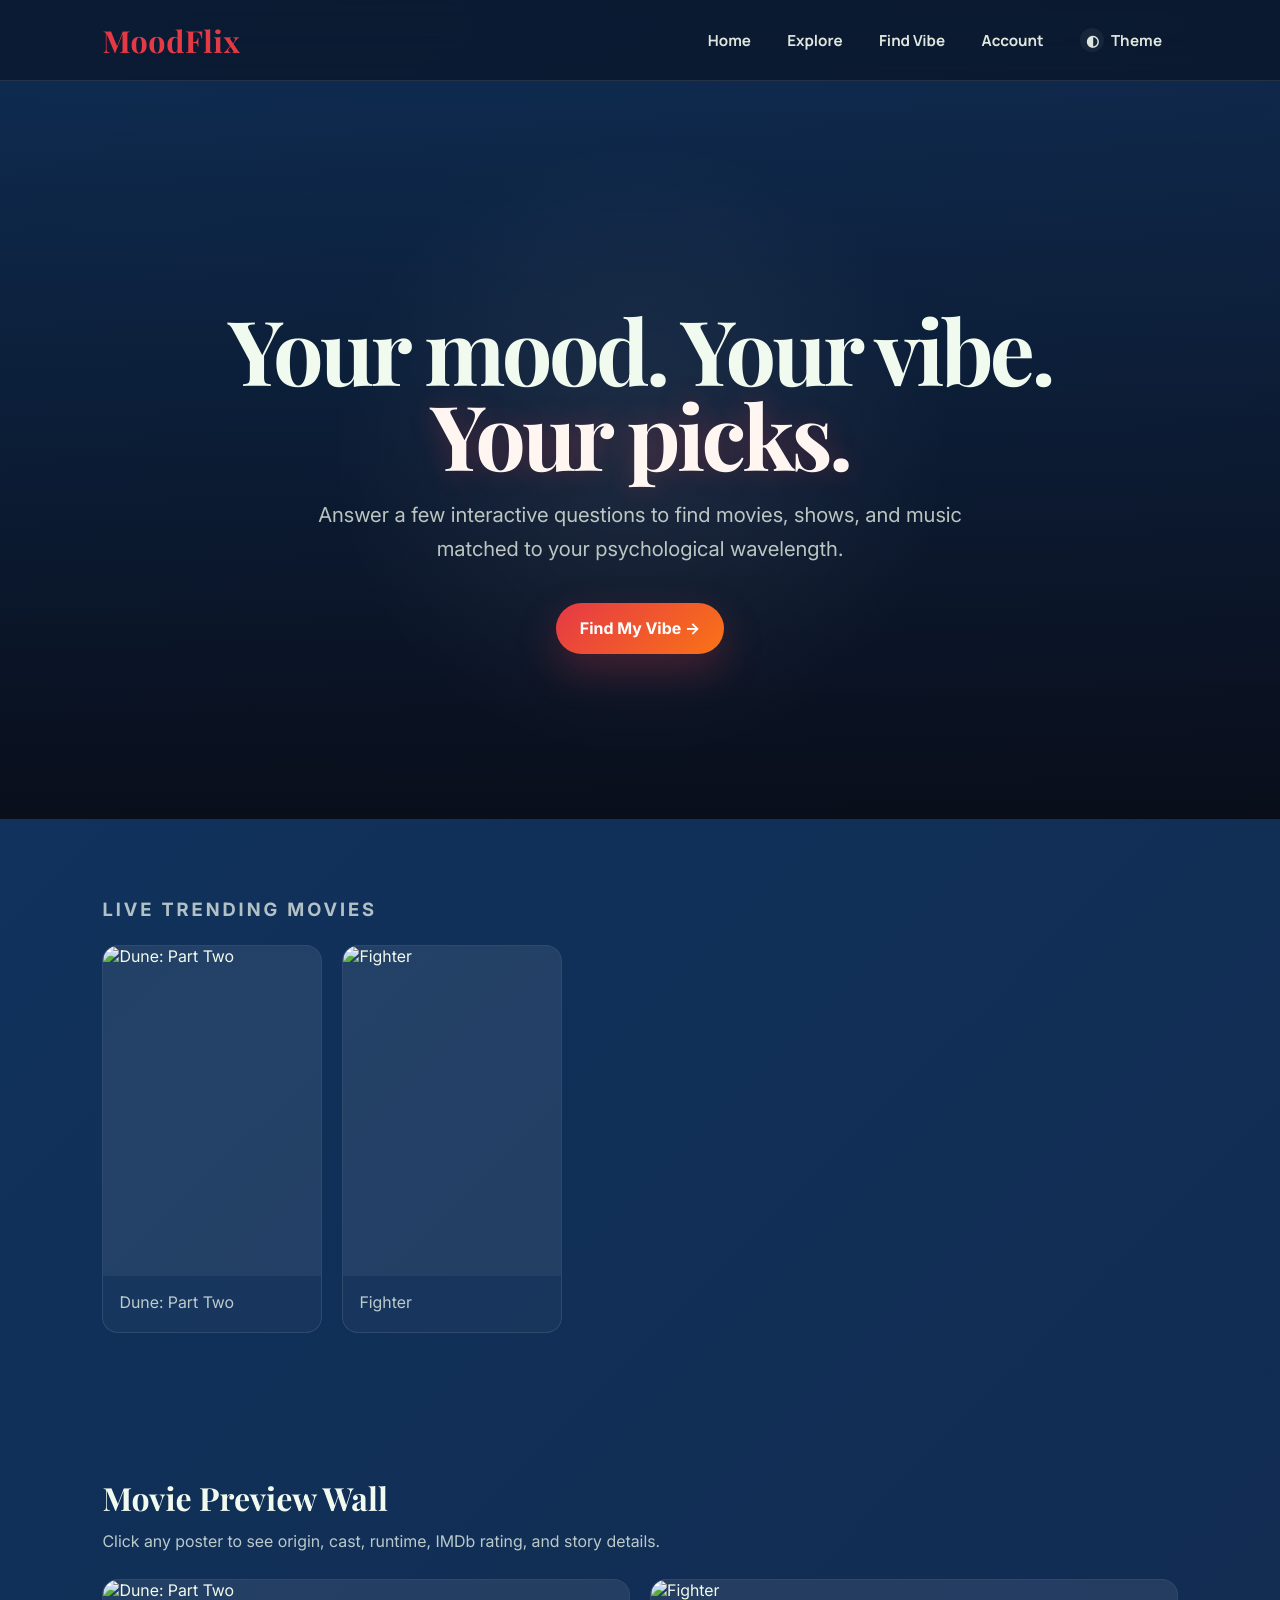
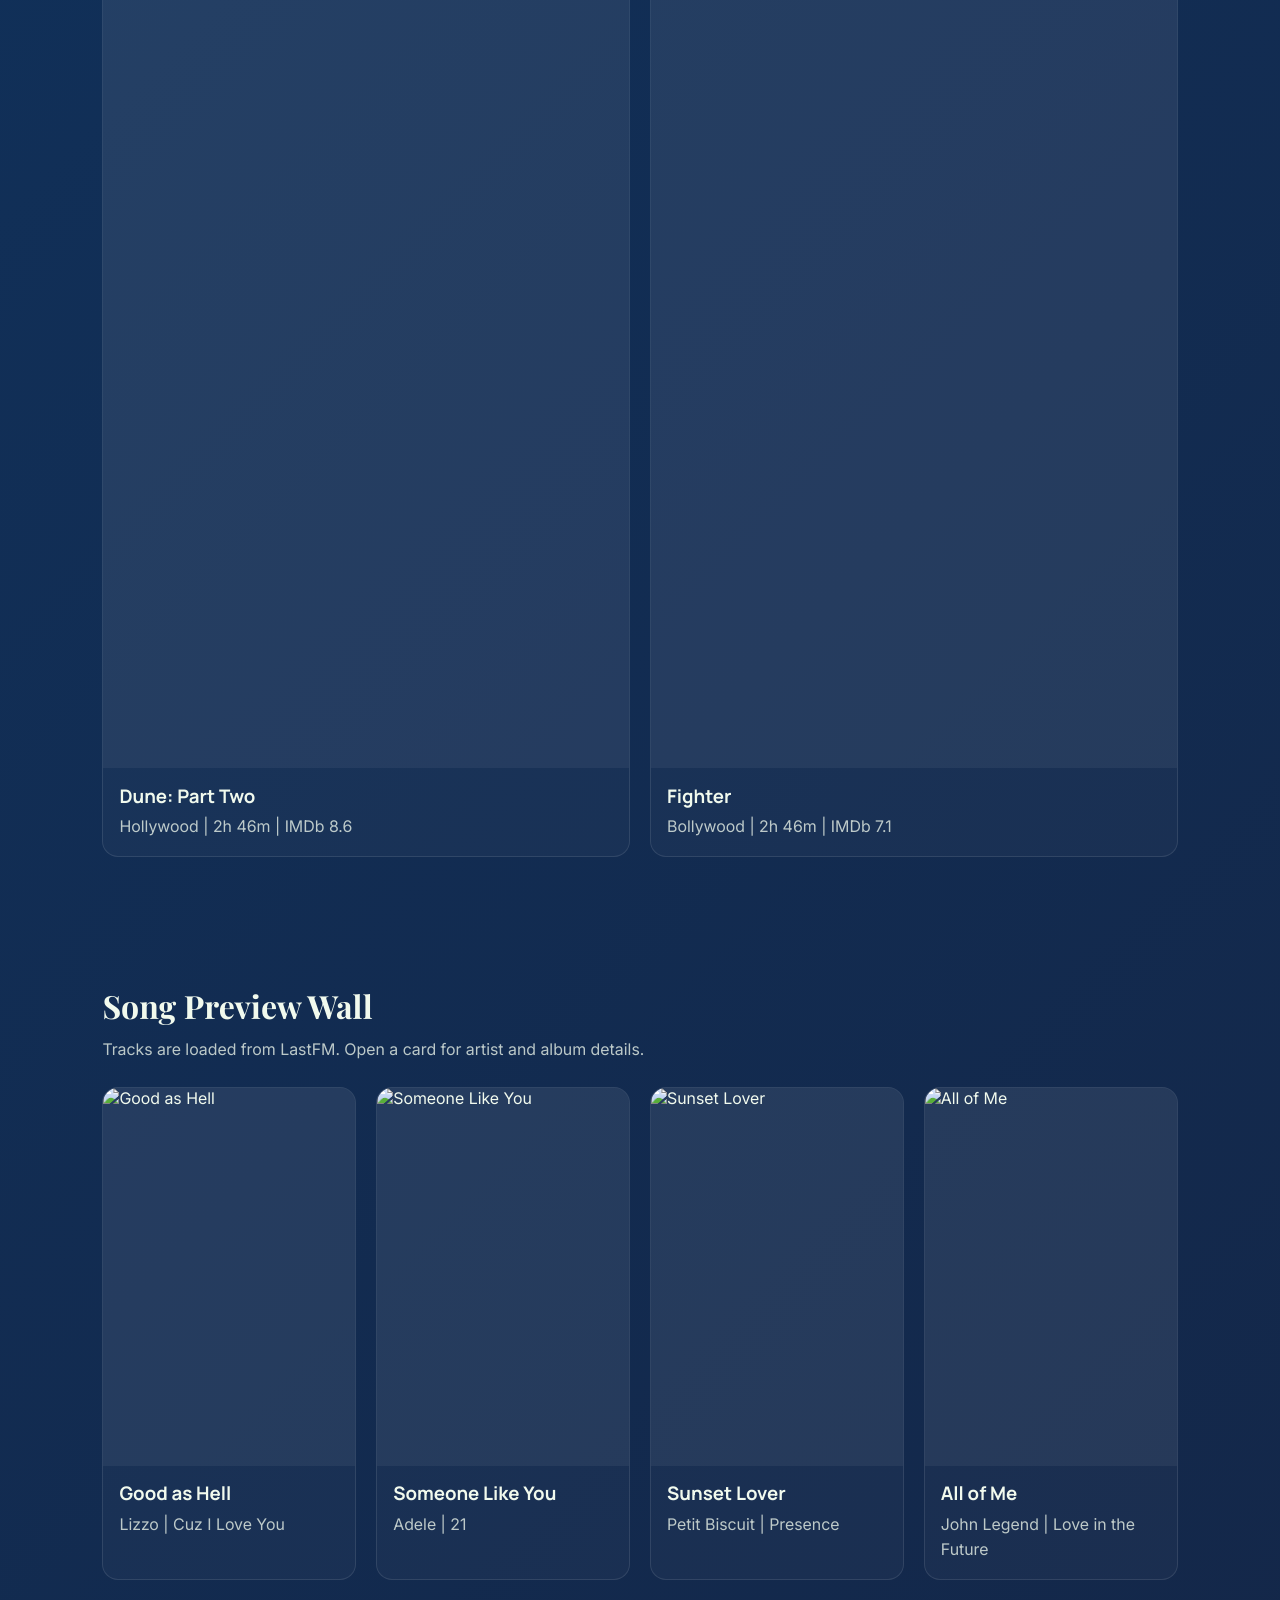
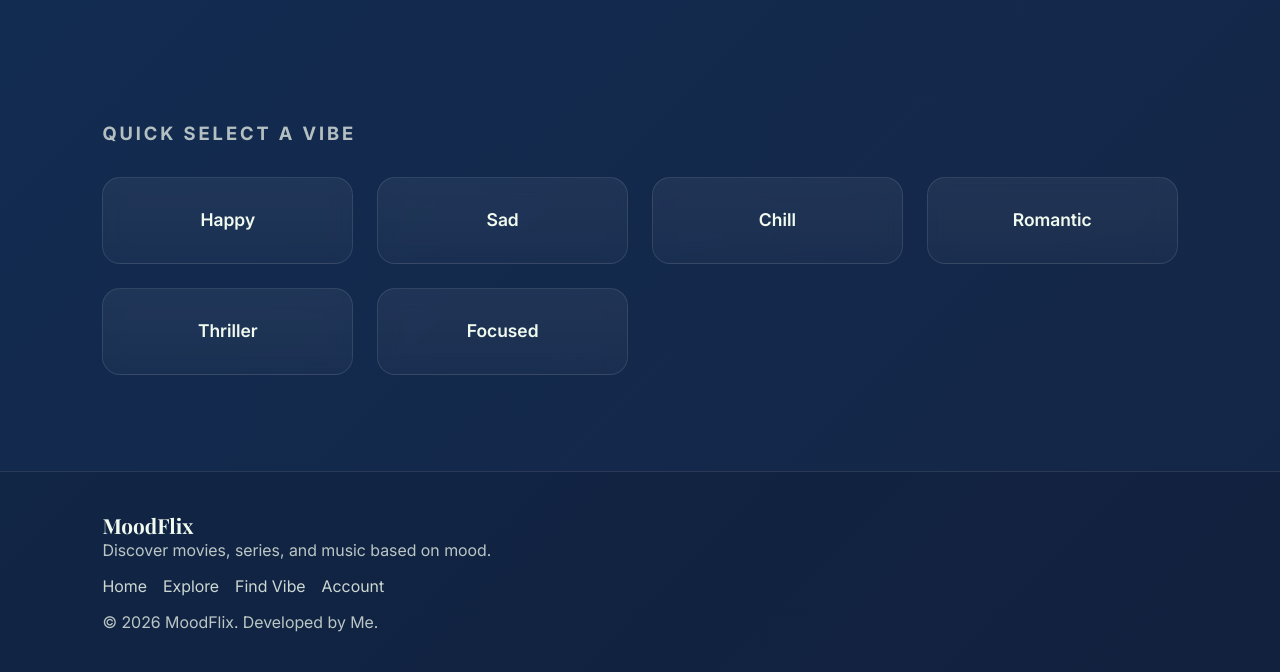
==== index.html @ 218b1e2c "Initial commit - MoodFlix" ====
<!DOCTYPE html>
<html lang="en">
<head>
  <meta charset="UTF-8">
  <meta name="viewport" content="width=device-width, initial-scale=1.0">
  <title>MoodFlix - Your Mood, Your Vibe, Your Picks</title>
  <link rel="preconnect" href="https://fonts.googleapis.com">
  <link rel="preconnect" href="https://fonts.gstatic.com" crossorigin>
  <link rel="stylesheet" href="css/main.css">
  <link rel="stylesheet" href="css/home.css">
</head>
<body>
  <header class="hero">
    <div class="hero-content">
      <h1>Your mood. Your vibe.<br><span class="glow-text">Your picks.</span></h1>
      <p>Answer a few interactive questions to find movies, shows, and music matched to your psychological wavelength.</p>
      <a href="try-now.html" class="btn-primary">Find My Vibe -></a>
    </div>
  </header>

  <section class="trending-section">
    <h2>Live Trending Movies</h2>
    <div id="trending-scroll" class="horizontal-scroll"></div>
  </section>

  <section class="preview-section">
    <div class="section-head">
      <h2>Movie Preview Wall</h2>
      <p>Click any poster to see origin, cast, runtime, IMDb rating, and story details.</p>
    </div>
    <div id="movie-preview-grid" class="preview-grid"></div>
  </section>

  <section class="preview-section">
    <div class="section-head">
      <h2>Song Preview Wall</h2>
      <p>Tracks are loaded from LastFM. Open a card for artist and album details.</p>
    </div>
    <div id="song-preview-grid" class="preview-grid"></div>
  </section>

  <section class="mood-tiles-section">
    <h2>Quick Select a Vibe</h2>
    <div class="mood-grid">
      <div class="mood-tile" data-mood="happy">Happy</div>
      <div class="mood-tile" data-mood="sad">Sad</div>
      <div class="mood-tile" data-mood="chill">Chill</div>
      <div class="mood-tile" data-mood="romantic">Romantic</div>
      <div class="mood-tile" data-mood="thriller">Thriller</div>
      <div class="mood-tile" data-mood="focused">Focused</div>
    </div>
  </section>

  <div id="chatbot-root"></div>
  <div id="detail-modal" class="detail-modal hidden" aria-hidden="true">
    <div class="detail-modal-backdrop" data-close-modal></div>
    <div class="detail-modal-card">
      <button class="detail-close" data-close-modal type="button">x</button>
      <div id="detail-modal-body"></div>
    </div>
  </div>

  <script type="module">
    import { injectNavbar, injectFooter } from './js/main.js';
    import { fetchTrending, getFallbackPoster } from './js/tmdb.js';
    import { fetchOmdbDetails } from './js/omdb.js';
    import { fetchFeaturedTracks } from './js/music.js';
    import { CONFIG } from './js/config.js';

    const moviePreviewGrid = document.getElementById("movie-preview-grid");
    const songPreviewGrid = document.getElementById("song-preview-grid");
    const trendingContainer = document.getElementById("trending-scroll");
    const modal = document.getElementById("detail-modal");
    const modalBody = document.getElementById("detail-modal-body");

    window.__apiStatus = { tmdb: "pending", omdb: "pending", lastfm: "pending" };

    function posterFor(item) {
      return item.poster_path ? `${CONFIG.TMDB_IMG}${item.poster_path}` : getFallbackPoster(item.title || item.name);
    }

    function escapeAttr(value = "") {
      return String(value).replaceAll("&", "&amp;").replaceAll("\"", "&quot;").replaceAll("<", "&lt;").replaceAll(">", "&gt;");
    }

    function getOrigin(item, omdb) {
      if (omdb?.Country?.toLowerCase().includes("india")) return "Bollywood";
      if (item.origin) return item.origin;
      if (item.original_language === "hi") return "Bollywood";
      if (item.original_language === "en") return "Hollywood";
      return item.original_language ? item.original_language.toUpperCase() : "Unknown";
    }

    async function enrichMovie(item) {
      const year = (item.release_date || "").slice(0, 4);
      const omdb = await fetchOmdbDetails(item.title, year);
      if (omdb) window.__apiStatus.omdb = "ok";
      return {
        ...item,
        origin: getOrigin(item, omdb),
        runtime: omdb?.Runtime && omdb.Runtime !== "N/A" ? omdb.Runtime : item.runtime,
        rating: omdb?.imdbRating && omdb.imdbRating !== "N/A" ? omdb.imdbRating : item.rating,
        cast: omdb?.Actors && omdb.Actors !== "N/A" ? omdb.Actors : item.cast,
        overview: omdb?.Plot && omdb.Plot !== "N/A" ? omdb.Plot : item.overview,
        rated: omdb?.Rated || "Not rated",
        genre: omdb?.Genre || "Genre unavailable"
      };
    }

    function openModal(html) {
      modalBody.innerHTML = html;
      modal.classList.remove("hidden");
      modal.setAttribute("aria-hidden", "false");
    }

    function closeModal() {
      modal.classList.add("hidden");
      modal.setAttribute("aria-hidden", "true");
    }

    document.addEventListener("click", (e) => {
      if (e.target.matches("[data-close-modal]")) closeModal();
    });

    document.addEventListener("DOMContentLoaded", async () => {
      injectNavbar();
      injectFooter();

      const rawMovies = await fetchTrending();
      window.__apiStatus.tmdb = rawMovies.some(movie => movie._source === "tmdb") ? "ok" : "fallback";
      const movies = await Promise.all(rawMovies.map(enrichMovie));
      if (window.__apiStatus.omdb === "pending") window.__apiStatus.omdb = "fallback";

      trendingContainer.innerHTML = movies.map(item => `
        <article class="trend-card preview-card" data-title="${escapeAttr(item.title)}">
          <img src="${posterFor(item)}" alt="${escapeAttr(item.title)}" loading="lazy">
          <p>${item.title}</p>
        </article>
      `).join("");

      moviePreviewGrid.innerHTML = movies.map(item => `
        <article class="preview-card clickable-card" data-type="movie"
          data-title="${escapeAttr(item.title)}"
          data-origin="${escapeAttr(item.origin)}"
          data-runtime="${escapeAttr(item.runtime)}"
          data-rating="${escapeAttr(item.rating)}"
          data-cast="${escapeAttr(item.cast)}"
          data-genre="${escapeAttr(item.genre)}"
          data-rated="${escapeAttr(item.rated)}"
          data-overview="${escapeAttr(item.overview)}">
          <img src="${posterFor(item)}" alt="${escapeAttr(item.title)}" loading="lazy">
          <div class="preview-card-body">
            <h3>${item.title}</h3>
            <p>${item.origin} | ${item.runtime} | IMDb ${item.rating}</p>
          </div>
        </article>
      `).join("");

      const tracks = await fetchFeaturedTracks();
      window.__apiStatus.lastfm = tracks.some(track => track._source === "lastfm") ? "ok" : "fallback";
      songPreviewGrid.innerHTML = tracks.map(track => `
        <article class="preview-card clickable-card" data-type="song"
          data-title="${escapeAttr(track.name)}"
          data-artist="${escapeAttr(track.artist.name)}"
          data-album="${escapeAttr(track.album)}"
          data-overview="Loaded from ${escapeAttr(track._source || "music API")}">
          <img src="${track.cover || `https://via.placeholder.com/500x500.png?text=${encodeURIComponent(track.name)}`}" alt="${escapeAttr(track.name)}" loading="lazy">
          <div class="preview-card-body">
            <h3>${track.name}</h3>
            <p>${track.artist.name} | ${track.album}</p>
          </div>
        </article>
      `).join("");

      document.querySelectorAll(".mood-tile").forEach(tile => {
        tile.onclick = () => {
          localStorage.setItem("shortcut_mood", tile.dataset.mood);
          window.location.href = "try-now.html";
        };
      });

      document.addEventListener("click", (e) => {
        const card = e.target.closest(".clickable-card");
        if (!card) return;

        if (card.dataset.type === "movie") {
          openModal(`
            <div class="detail-hero">
              <h2>${card.dataset.title}</h2>
              <p>${card.dataset.origin}</p>
            </div>
            <div class="detail-grid">
              <div><span>Runtime</span><strong>${card.dataset.runtime}</strong></div>
              <div><span>IMDb</span><strong>${card.dataset.rating}</strong></div>
              <div><span>Genre</span><strong>${card.dataset.genre}</strong></div>
              <div><span>Rated</span><strong>${card.dataset.rated}</strong></div>
              <div><span>Cast</span><strong>${card.dataset.cast}</strong></div>
            </div>
            <p class="detail-overview">${card.dataset.overview}</p>
          `);
        } else {
          openModal(`
            <div class="detail-hero">
              <h2>${card.dataset.title}</h2>
              <p>${card.dataset.artist}</p>
            </div>
            <div class="detail-grid">
              <div><span>Album</span><strong>${card.dataset.album}</strong></div>
              <div><span>Type</span><strong>Song</strong></div>
              <div><span>Artist</span><strong>${card.dataset.artist}</strong></div>
            </div>
            <p class="detail-overview">${card.dataset.overview}</p>
          `);
        }
      });
    });
  </script>
</body>
</html>
---- css/main.css ----
@import url('https://fonts.googleapis.com/css2?family=Inter:wght@400;500;600;700;800;900&family=Playfair+Display:wght@600;700;800&family=Manrope:wght@400;500;700;800&display=swap');

:root {
  --bg-primary: #080810;
  --bg-card: rgba(255,255,255,0.03);
  --bg-secondary: rgba(255,255,255,0.06);
  --text-primary: #f1faee;
  --text-muted: rgba(241, 250, 238, 0.76);
  --accent-red: #e63946;
  --accent-blue: #457b9d;
  --glass-border: rgba(255,255,255,0.10);
  --font-body: 'Inter', sans-serif;
  --font-display: 'Playfair Display', serif;
  --font-ui: 'Manrope', sans-serif;
}

[data-theme='light'] {
  --bg-primary: #f6f7fb;
  --bg-card: rgba(255,255,255,0.72);
  --bg-secondary: rgba(0,0,0,0.04);
  --text-primary: #121826;
  --text-muted: rgba(18, 24, 38, 0.72);
  --glass-border: rgba(18,24,38,0.12);
}

* { box-sizing: border-box; }

html { scroll-behavior: smooth; }

body {
  min-height: 100vh;
  background: linear-gradient(-45deg, #080810, #1a1a2e, #16213e, #0f3460);
  background-size: 400% 400%;
  animation: gradientBG 15s ease infinite;
  color: var(--text-primary);
  font-family: var(--font-body);
  margin: 0;
  transition: background 0.3s, color 0.3s;
  -webkit-font-smoothing: antialiased;
  text-rendering: geometricPrecision;
}

[data-theme='light'] body {
  background: linear-gradient(180deg, #f6f7fb, #edf1f7);
}

@keyframes gradientBG {
  0% { background-position: 0% 50%; }
  50% { background-position: 100% 50%; }
  100% { background-position: 0% 50%; }
}

a { color: inherit; }

nav {
  padding: 1.1rem 8%;
  display: flex;
  justify-content: space-between;
  align-items: center;
  border-bottom: 1px solid rgba(255,255,255,0.1);
  backdrop-filter: blur(18px);
  position: sticky;
  top: 0;
  z-index: 20;
  background: rgba(8,8,16,0.55);
}

[data-theme='light'] nav { background: rgba(246,247,251,0.75); }

.logo {
  font-family: var(--font-display);
  font-size: 1.9rem;
  font-weight: 700;
  letter-spacing: 0.02em;
  color: var(--accent-red);
}

.nav-links {
  display: flex;
  align-items: center;
  flex-wrap: wrap;
  gap: 0.35rem;
}

.nav-links a, .nav-links button {
  color: var(--text-primary);
  text-decoration: none;
  margin-left: 0;
  padding: 0.6rem 0.9rem;
  border-radius: 999px;
  background: transparent;
  border: 1px solid transparent;
  cursor: pointer;
  font-size: 0.95rem;
  font-weight: 700;
  font-family: var(--font-ui);
  opacity: 0.92;
}

.nav-links a:hover, .nav-links button:hover {
  opacity: 1;
  border-color: var(--glass-border);
  background: var(--bg-secondary);
}

.theme-toggle {
  display: inline-flex;
  align-items: center;
  gap: 0.45rem;
}

.theme-icon {
  width: 1.5rem;
  height: 1.5rem;
  display: inline-grid;
  place-items: center;
  border-radius: 999px;
  background: var(--bg-secondary);
}

footer {
  margin-top: 2rem;
  padding: 2.5rem 8%;
  border-top: 1px solid var(--glass-border);
  background: rgba(0,0,0,0.12);
}

.footer-inner {
  display: grid;
  gap: 1rem;
  max-width: 1200px;
  margin: 0 auto;
}

.footer-inner strong {
  font-family: var(--font-display);
  font-size: 1.3rem;
}

.footer-inner p,
.footer-credit {
  margin: 0;
  color: var(--text-muted);
}

.footer-links {
  display: flex;
  flex-wrap: wrap;
  gap: 1rem;
}

.footer-links a {
  text-decoration: none;
  color: var(--text-primary);
  opacity: 0.84;
}

.footer-links a:hover { opacity: 1; }
---- css/home.css ----
.hero {
  min-height: 82vh;
  display: flex;
  align-items: center;
  justify-content: center;
  text-align: center;
  background: radial-gradient(circle at center, rgba(255,255,255,0.07) 0%, transparent 42%), linear-gradient(180deg, rgba(8,8,16,0.2), rgba(8,8,16,0.85));
  padding: 0 10%;
}

.hero-content { max-width: 980px; }

.hero-content h1 {
  font-family: 'Playfair Display', serif;
  font-size: clamp(3.2rem, 7vw, 6.2rem);
  line-height: 0.95;
  margin-bottom: 1.25rem;
  font-weight: 700;
  letter-spacing: -0.04em;
}

.hero-content .glow-text {
  display: inline-block;
  color: #fff6f2;
  text-shadow: 0 0 28px rgba(230,57,70,0.28);
}

.hero-content p {
  color: var(--text-muted);
  font-size: clamp(1.05rem, 1.6vw, 1.28rem);
  line-height: 1.7;
  max-width: 720px;
  margin: 0 auto 2.25rem;
}

.hero .btn-primary {
  display: inline-flex;
  align-items: center;
  justify-content: center;
  gap: 0.5rem;
  padding: 0.95rem 1.5rem;
  border-radius: 999px;
  background: linear-gradient(135deg, #e63946, #f97316);
  color: #fff;
  font-weight: 700;
  text-decoration: none;
  box-shadow: 0 16px 40px rgba(230,57,70,0.25);
  transition: transform 0.2s ease, box-shadow 0.2s ease;
}

.hero .btn-primary:hover {
  transform: translateY(-2px);
  box-shadow: 0 20px 50px rgba(230,57,70,0.34);
}

.hero .btn-primary:visited { color: #fff; }

.trending-section, .mood-tiles-section, .preview-section { padding: 4rem 8%; }

.trending-section h2, .mood-tiles-section h2 {
  font-family: 'Inter', sans-serif;
  font-size: 1.15rem;
  letter-spacing: 0.16em;
  text-transform: uppercase;
  color: rgba(241,250,238,0.72);
  margin-bottom: 1.5rem;
}

.section-head {
  margin-bottom: 1.5rem;
}

.section-head h2 {
  font-family: 'Playfair Display', serif;
  font-size: clamp(1.6rem, 2.5vw, 2.4rem);
  margin: 0 0 0.5rem;
}

.section-head p {
  margin: 0;
  max-width: 760px;
  color: var(--text-muted);
  line-height: 1.7;
}

.horizontal-scroll {
  display: flex;
  gap: 1.25rem;
  overflow-x: auto;
  padding-bottom: 1rem;
  scrollbar-width: none;
}

.horizontal-scroll::-webkit-scrollbar { display: none; }

.preview-grid {
  display: grid;
  grid-template-columns: repeat(auto-fit, minmax(240px, 1fr));
  gap: 1.25rem;
}

.preview-card {
  background: var(--bg-card);
  border: 1px solid var(--glass-border);
  border-radius: 16px;
  overflow: hidden;
  transition: 0.25s ease;
}

.clickable-card {
  cursor: pointer;
}

.preview-card:hover {
  transform: translateY(-5px);
  border-color: var(--accent-red);
  box-shadow: 0 18px 40px rgba(0,0,0,0.2);
}

.preview-card img {
  width: 100%;
  aspect-ratio: 2 / 3;
  object-fit: cover;
  display: block;
  background: rgba(255,255,255,0.05);
}

.preview-card-body,
.trend-card p {
  padding: 0.9rem 1rem 1rem;
}

.preview-card-body h3 {
  margin: 0 0 0.35rem;
  font-family: var(--font-ui);
}

.preview-card-body p,
.trend-card p {
  margin: 0;
  color: var(--text-muted);
  line-height: 1.6;
}

.trend-card {
  min-width: 220px;
  max-width: 220px;
  background: var(--bg-card);
  border: 1px solid var(--glass-border);
  border-radius: 16px;
  overflow: hidden;
  transition: 0.25s ease;
}

.trend-card img {
  width: 100%;
  height: 330px;
  object-fit: cover;
  display: block;
}

.mood-grid { display: grid; grid-template-columns: repeat(auto-fit, minmax(200px, 1fr)); gap: 1.5rem; margin-top: 2rem; }

.mood-tile {
  background: linear-gradient(180deg, rgba(255,255,255,0.06), rgba(255,255,255,0.03));
  border: 1px solid var(--glass-border);
  border-radius: 18px;
  padding: 2rem;
  text-align: center;
  font-size: 1.1rem;
  font-weight: 600;
  cursor: pointer;
  transition: 0.25s;
  backdrop-filter: blur(10px);
}

.mood-tile:hover {
  background: rgba(255,255,255,0.08);
  border-color: var(--accent-blue);
  transform: translateY(-6px);
  box-shadow: 0 18px 40px rgba(0,0,0,0.22);
}

.detail-modal.hidden { display: none; }

.detail-modal {
  position: fixed;
  inset: 0;
  z-index: 9999;
}

.detail-modal-backdrop {
  position: absolute;
  inset: 0;
  background: rgba(0,0,0,0.72);
}

.detail-modal-card {
  position: relative;
  z-index: 1;
  width: min(92vw, 720px);
  margin: 8vh auto;
  padding: 1.5rem;
  border-radius: 22px;
  background: var(--bg-primary);
  border: 1px solid var(--glass-border);
  box-shadow: 0 26px 80px rgba(0,0,0,0.4);
}

.detail-close {
  position: absolute;
  top: 12px;
  right: 12px;
  border: 0;
  background: transparent;
  color: var(--text-primary);
  font-size: 2rem;
  cursor: pointer;
}

.detail-hero h2 {
  font-family: var(--font-display);
  margin: 0 0 0.25rem;
}

.detail-hero p {
  margin: 0;
  color: var(--accent-blue);
  font-weight: 700;
}

.detail-grid {
  display: grid;
  grid-template-columns: repeat(auto-fit, minmax(160px, 1fr));
  gap: 1rem;
  margin: 1.25rem 0;
}

.detail-grid div {
  padding: 1rem;
  border-radius: 16px;
  background: rgba(255,255,255,0.05);
  border: 1px solid var(--glass-border);
}

.detail-grid span {
  display: block;
  font-size: 0.8rem;
  color: var(--text-muted);
  margin-bottom: 0.35rem;
  text-transform: uppercase;
  letter-spacing: 0.08em;
}

.detail-grid strong {
  font-size: 1rem;
}

.detail-overview {
  color: var(--text-muted);
  line-height: 1.8;
  margin: 0;
}
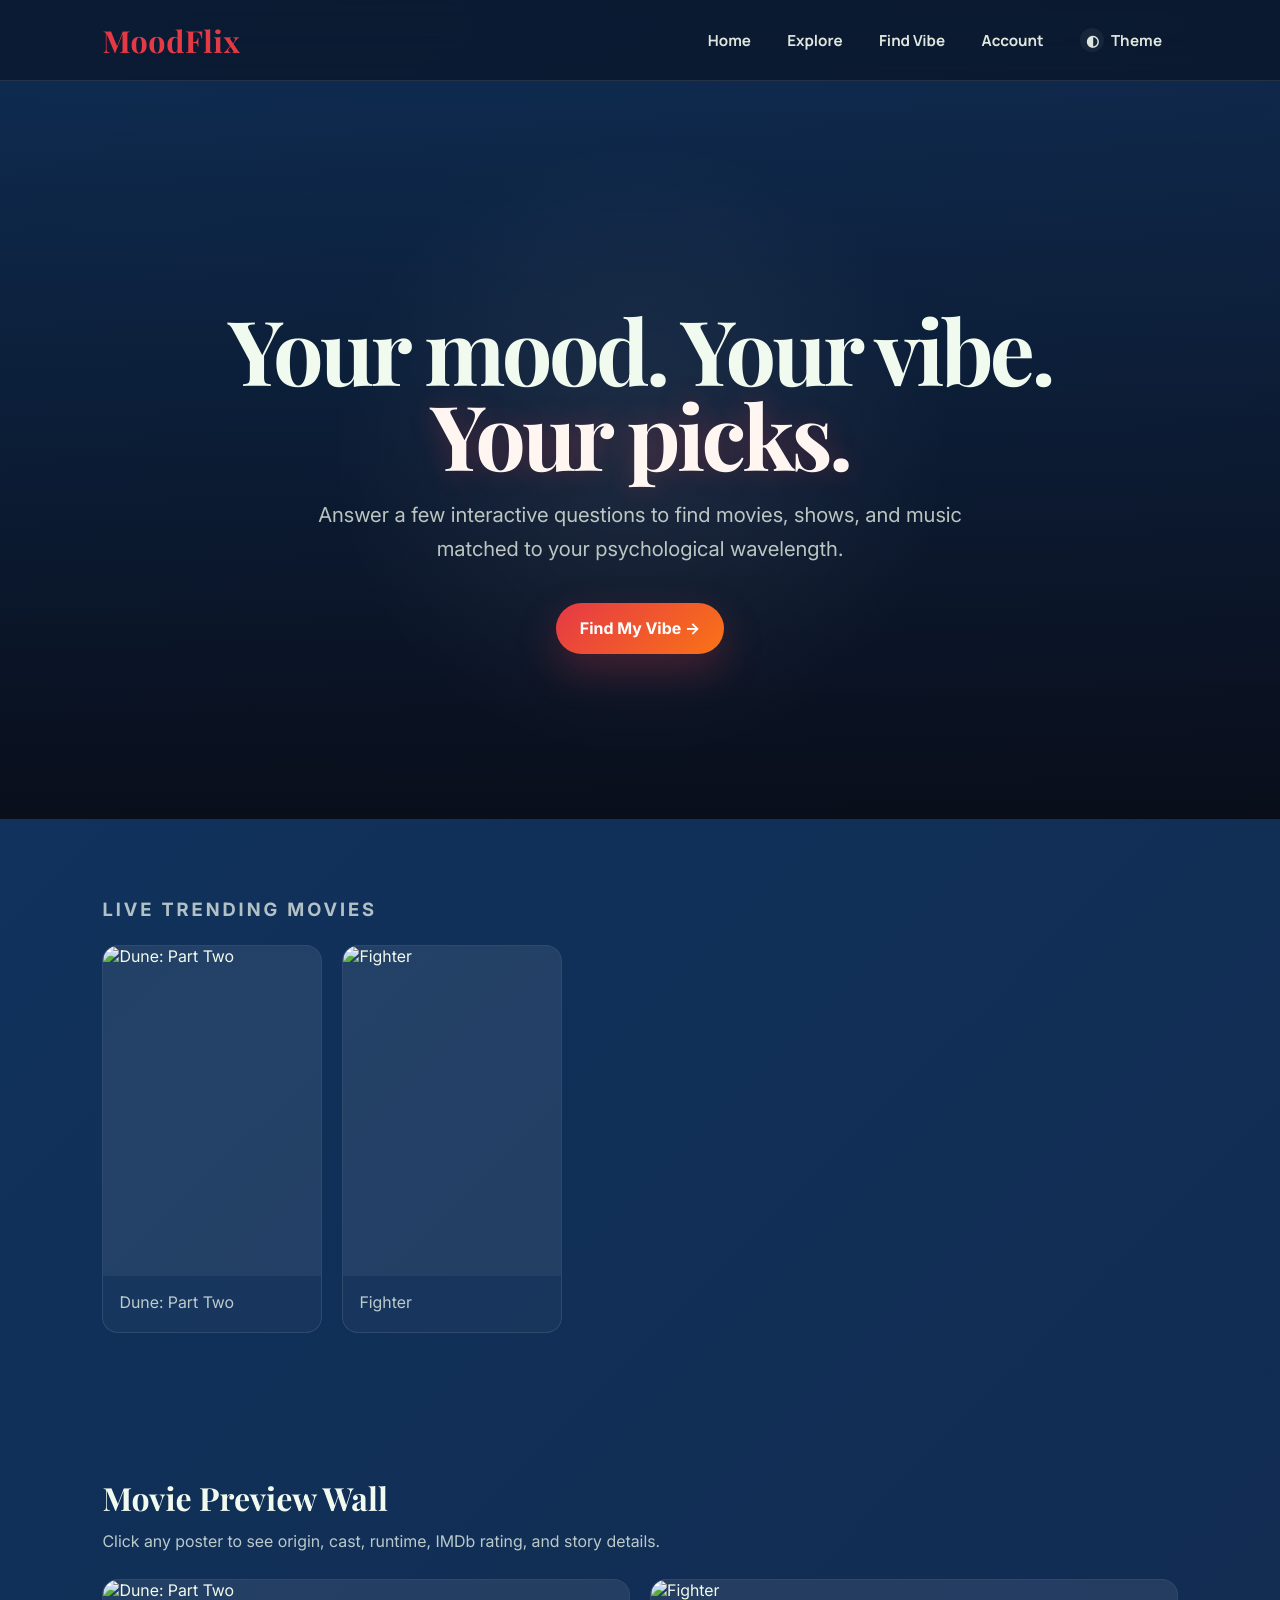
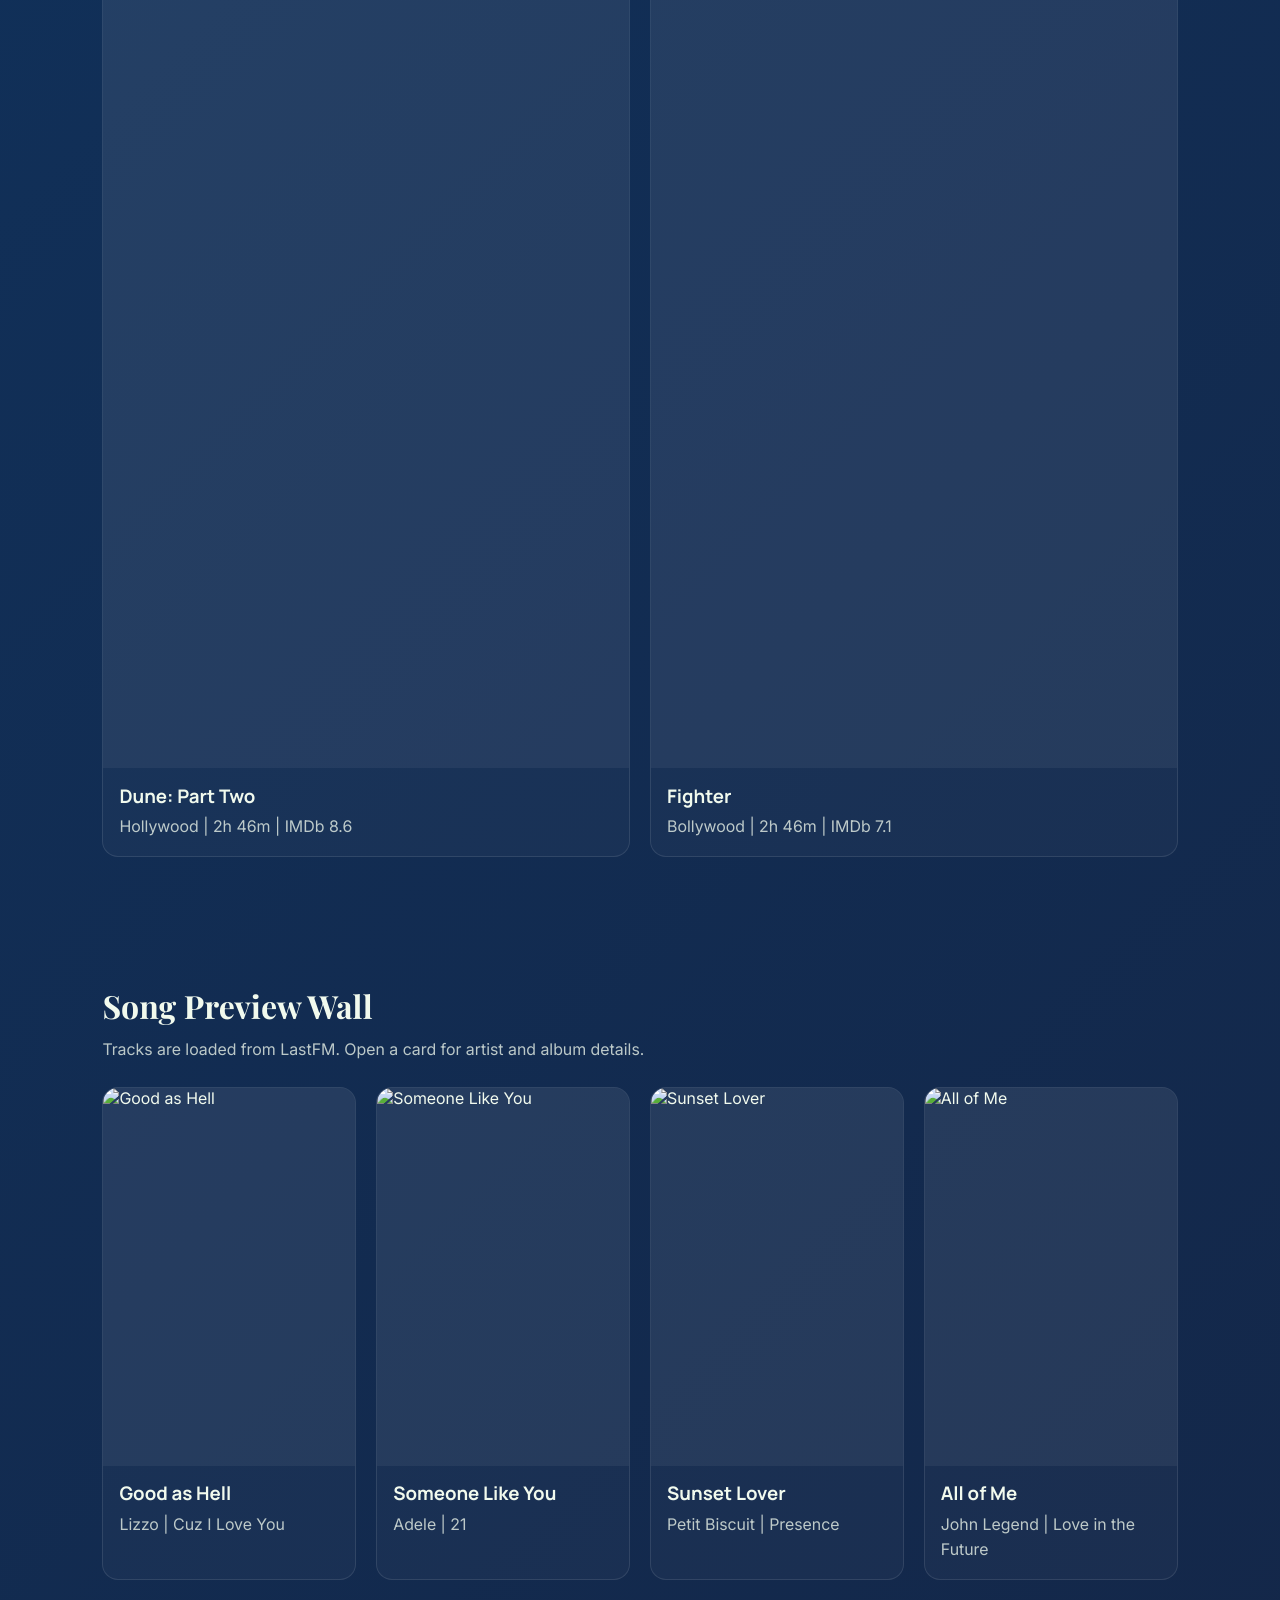
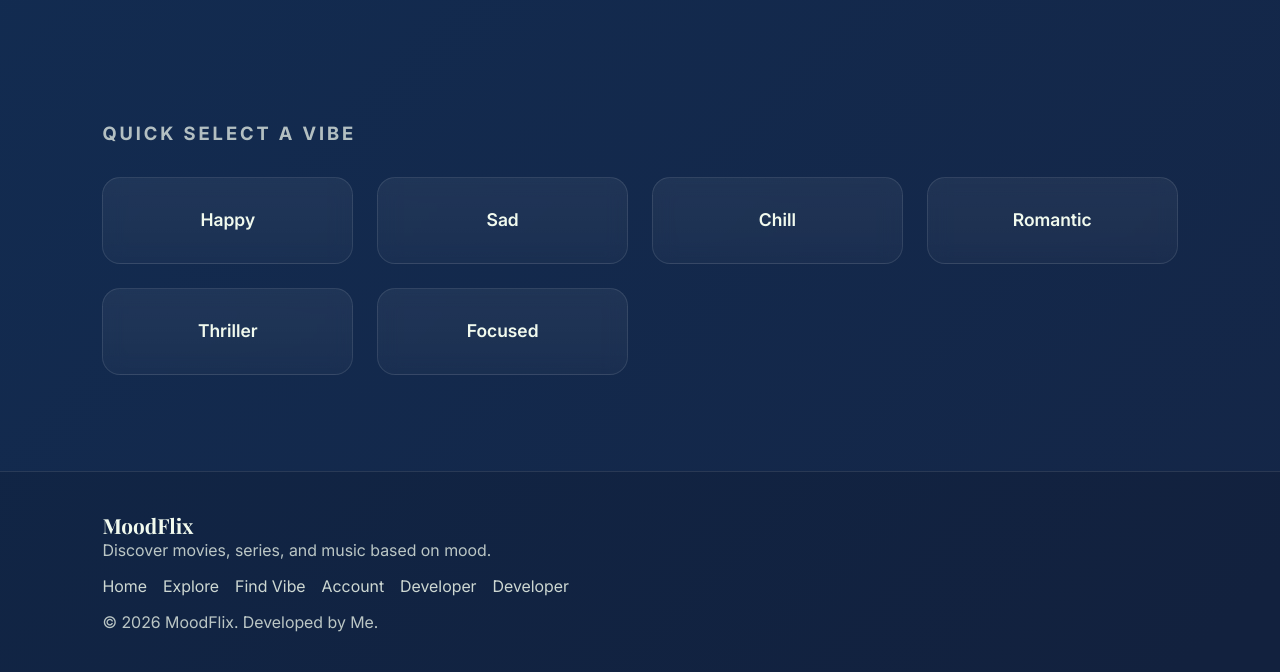
==== commit 885f07cc: "Comprehensive UI/UX enhancements: full signup/login on account page, password toggles, improved butt" ====
--- a/index.html
+++ b/index.html
@@ -187,7 +187,7 @@
           openModal(`
             <div class="detail-hero">
               <h2>${card.dataset.title}</h2>
-              <p>${card.dataset.origin}</p>
+              <p>${card.dataset.origin || ''}</p>
             </div>
             <div class="detail-grid">
               <div><span>Runtime</span><strong>${card.dataset.runtime}</strong></div>
@@ -195,8 +195,22 @@
               <div><span>Genre</span><strong>${card.dataset.genre}</strong></div>
               <div><span>Rated</span><strong>${card.dataset.rated}</strong></div>
               <div><span>Cast</span><strong>${card.dataset.cast}</strong></div>
+              <div><span>Revenue</span><strong>${card.dataset.revenue || 'N/A'}</strong></div>
+              ${card.dataset.trailer ? `<div><a href="${card.dataset.trailer}" target="_blank">Watch Trailer</a></div>` : ''}
             </div>
             <p class="detail-overview">${card.dataset.overview}</p>
+          `);
+        } else if (card.dataset.type === "series") {
+          openModal(`
+            <div class="detail-hero">
+              <h2>${card.dataset.title}</h2>
+            </div>
+            <div class="detail-grid">
+              <div><span>Year</span><strong>${card.dataset.year}</strong></div>
+              <div><span>Runtime</span><strong>${card.dataset.runtime}</strong></div>
+              <div><span>Revenue</span><strong>${card.dataset.revenue || 'N/A'}</strong></div>
+              ${card.dataset.trailer ? `<div><a href="${card.dataset.trailer}" target="_blank">Watch Trailer</a></div>` : ''}
+            </div>
           `);
         } else {
           openModal(`
@@ -208,6 +222,7 @@
               <div><span>Album</span><strong>${card.dataset.album}</strong></div>
               <div><span>Type</span><strong>Song</strong></div>
               <div><span>Artist</span><strong>${card.dataset.artist}</strong></div>
+              ${card.dataset.trailer ? `<div><a href="${card.dataset.trailer}" target="_blank">Listen to Trailer</a></div>` : ''}
             </div>
             <p class="detail-overview">${card.dataset.overview}</p>
           `);
--- a/css/main.css
+++ b/css/main.css
@@ -73,6 +73,7 @@
   font-weight: 700;
   letter-spacing: 0.02em;
   color: var(--accent-red);
+  text-decoration: none;
 }
 
 .nav-links {
